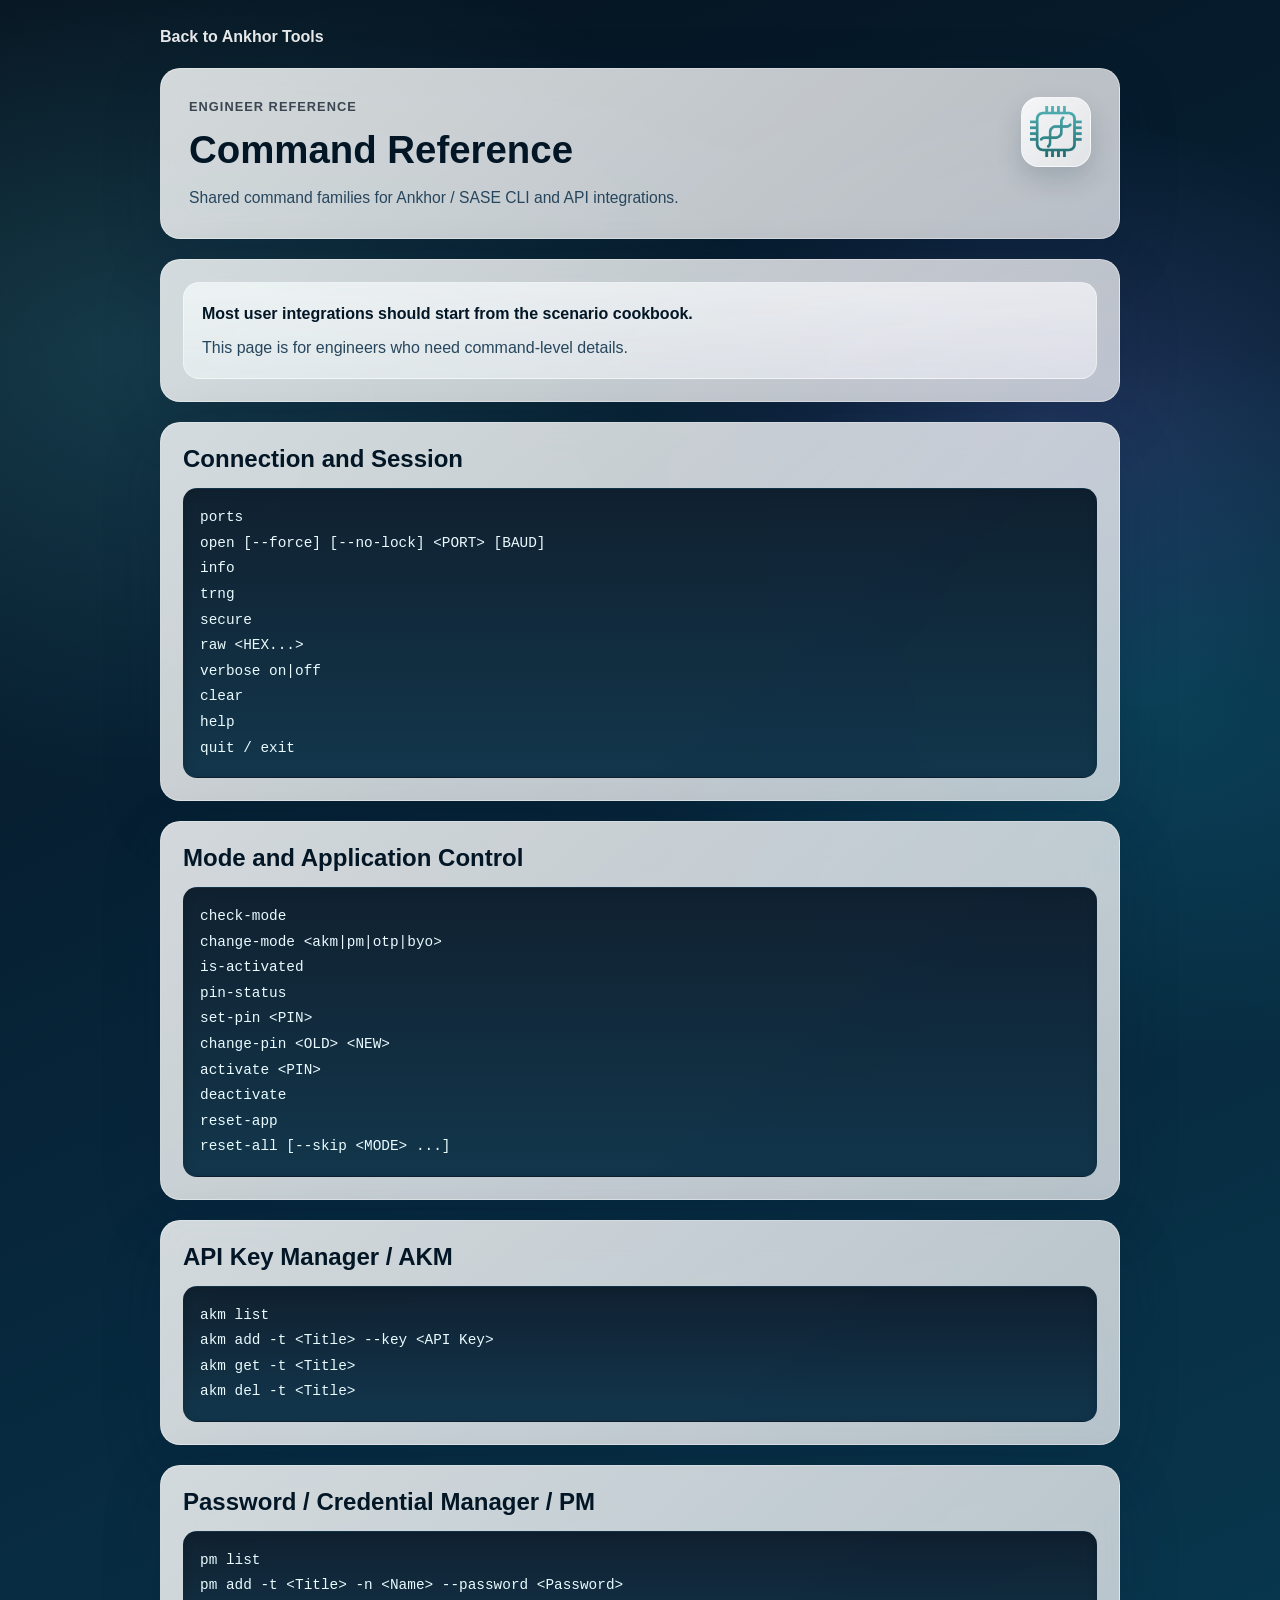
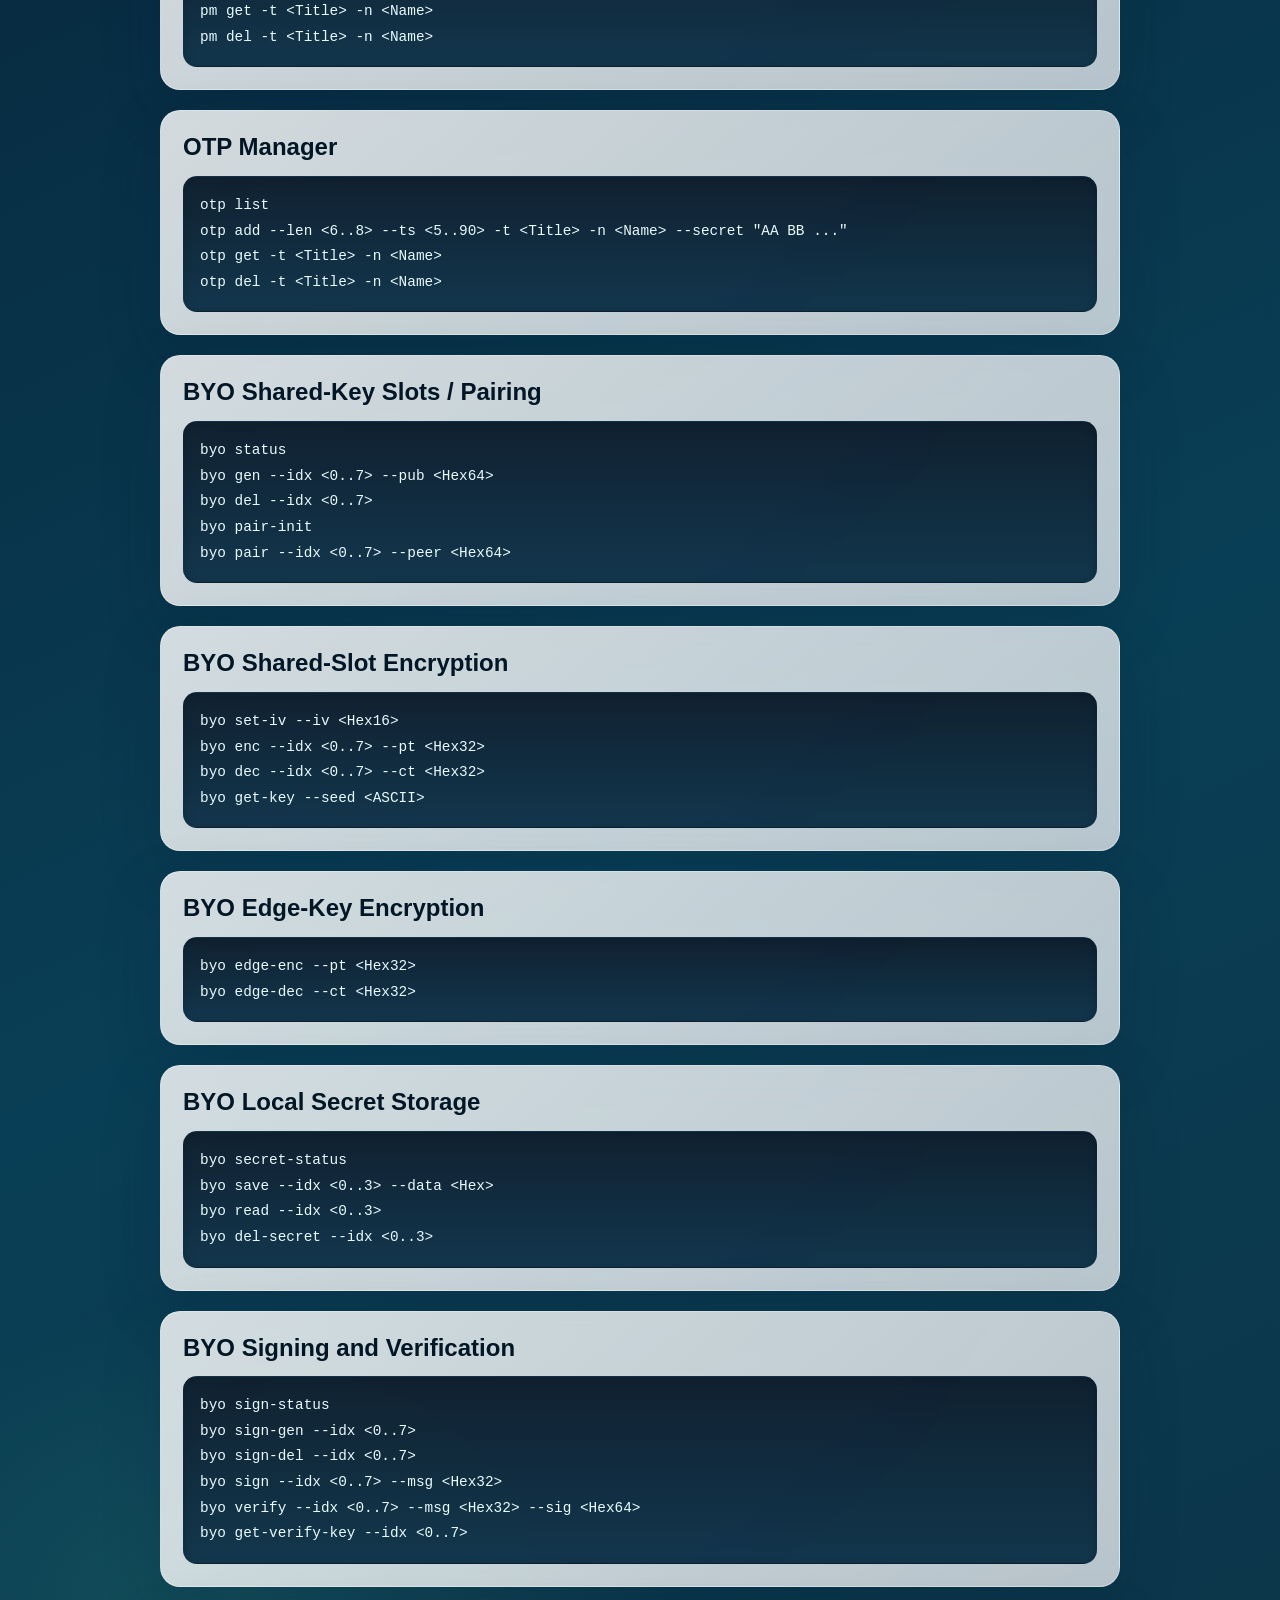
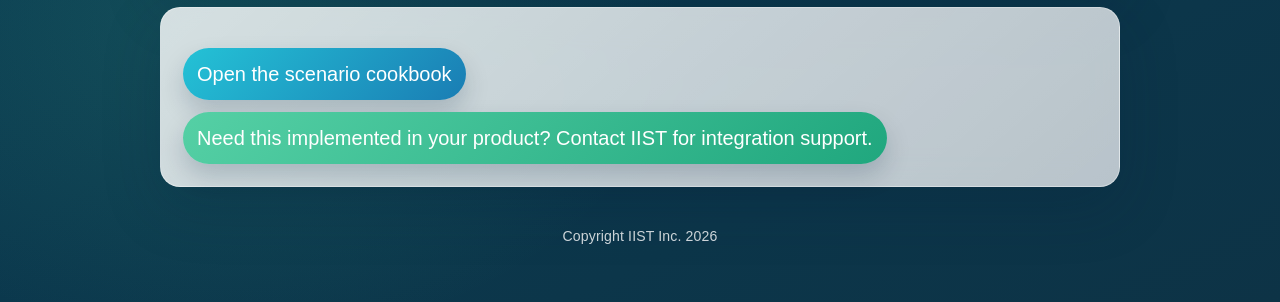
==== command-reference/index.html @ 1c0a8875 "Build Ankhor Tools guide site" ====
<!DOCTYPE html>
<html lang="en">
<head>
  <meta charset="UTF-8">
  <meta name="viewport" content="width=device-width, initial-scale=1.0">
  <title>Command Reference | Ankhor Tools</title>
  <meta
    name="description"
    content="Shared command families for Ankhor / SASE CLI and API integrations."
  >
  <link rel="stylesheet" href="../style.css">
</head>
<body>
  <div class="site-shell tool-page">
    <a class="back-link" href="../">Back to Ankhor Tools</a>

    <header class="site-header">
      <div class="brand-block">
        <p class="eyebrow">Engineer Reference</p>
        <h1>Command Reference</h1>
        <p class="subtitle">Shared command families for Ankhor / SASE CLI and API integrations.</p>
      </div>
      <div class="site-logo">
        <img src="../resources/logo.png" alt="Ankhor logo">
      </div>
    </header>

    <main>
      <section class="section">
        <div class="callout">
          <strong>Most user integrations should start from the scenario cookbook.</strong>
          <p>This page is for engineers who need command-level details.</p>
        </div>
      </section>

      <section class="section command-section">
        <h2>Connection and Session</h2>
        <pre><code>ports
open [--force] [--no-lock] &lt;PORT&gt; [BAUD]
info
trng
secure
raw &lt;HEX...&gt;
verbose on|off
clear
help
quit / exit</code></pre>
      </section>

      <section class="section command-section">
        <h2>Mode and Application Control</h2>
        <pre><code>check-mode
change-mode &lt;akm|pm|otp|byo&gt;
is-activated
pin-status
set-pin &lt;PIN&gt;
change-pin &lt;OLD&gt; &lt;NEW&gt;
activate &lt;PIN&gt;
deactivate
reset-app
reset-all [--skip &lt;MODE&gt; ...]</code></pre>
      </section>

      <section class="section command-section">
        <h2>API Key Manager / AKM</h2>
        <pre><code>akm list
akm add -t &lt;Title&gt; --key &lt;API Key&gt;
akm get -t &lt;Title&gt;
akm del -t &lt;Title&gt;</code></pre>
      </section>

      <section class="section command-section">
        <h2>Password / Credential Manager / PM</h2>
        <pre><code>pm list
pm add -t &lt;Title&gt; -n &lt;Name&gt; --password &lt;Password&gt;
pm get -t &lt;Title&gt; -n &lt;Name&gt;
pm del -t &lt;Title&gt; -n &lt;Name&gt;</code></pre>
      </section>

      <section class="section command-section">
        <h2>OTP Manager</h2>
        <pre><code>otp list
otp add --len &lt;6..8&gt; --ts &lt;5..90&gt; -t &lt;Title&gt; -n &lt;Name&gt; --secret "AA BB ..."
otp get -t &lt;Title&gt; -n &lt;Name&gt;
otp del -t &lt;Title&gt; -n &lt;Name&gt;</code></pre>
      </section>

      <section class="section command-section">
        <h2>BYO Shared-Key Slots / Pairing</h2>
        <pre><code>byo status
byo gen --idx &lt;0..7&gt; --pub &lt;Hex64&gt;
byo del --idx &lt;0..7&gt;
byo pair-init
byo pair --idx &lt;0..7&gt; --peer &lt;Hex64&gt;</code></pre>
      </section>

      <section class="section command-section">
        <h2>BYO Shared-Slot Encryption</h2>
        <pre><code>byo set-iv --iv &lt;Hex16&gt;
byo enc --idx &lt;0..7&gt; --pt &lt;Hex32&gt;
byo dec --idx &lt;0..7&gt; --ct &lt;Hex32&gt;
byo get-key --seed &lt;ASCII&gt;</code></pre>
      </section>

      <section class="section command-section">
        <h2>BYO Edge-Key Encryption</h2>
        <pre><code>byo edge-enc --pt &lt;Hex32&gt;
byo edge-dec --ct &lt;Hex32&gt;</code></pre>
      </section>

      <section class="section command-section">
        <h2>BYO Local Secret Storage</h2>
        <pre><code>byo secret-status
byo save --idx &lt;0..3&gt; --data &lt;Hex&gt;
byo read --idx &lt;0..3&gt;
byo del-secret --idx &lt;0..3&gt;</code></pre>
      </section>

      <section class="section command-section">
        <h2>BYO Signing and Verification</h2>
        <pre><code>byo sign-status
byo sign-gen --idx &lt;0..7&gt;
byo sign-del --idx &lt;0..7&gt;
byo sign --idx &lt;0..7&gt; --msg &lt;Hex32&gt;
byo verify --idx &lt;0..7&gt; --msg &lt;Hex32&gt; --sig &lt;Hex64&gt;
byo get-verify-key --idx &lt;0..7&gt;</code></pre>
      </section>

      <section class="section">
        <p class="section-cta">
          <a class="button-link" href="../scenarios/">Open the scenario cookbook</a>
          <a class="button-link secondary" href="../contact/">Need this implemented in your product? Contact IIST for integration support.</a>
        </p>
      </section>
    </main>

    <footer class="site-footer">
      <p>Copyright IIST Inc. 2026</p>
    </footer>
  </div>
</body>
</html>
---- style.css ----
:root {
  color-scheme: light;
  --ocean-900: #031d35;
  --ocean-800: #073b5a;
  --ocean-700: #0b5477;
  --ocean-600: #0f6c8e;
  --ocean-500: #1494b2;
  --ocean-400: #20b9cc;
  --ocean-300: #5ed7e3;
  --green-500: #1d8f68;
  --green-400: #4ed09a;
  --green-300: #9df0cf;
  --violet-300: #c8b6ff;
  --violet-400: #8a79f2;
  --panel: rgba(255, 255, 255, 0.7);
  --panel-strong: rgba(255, 255, 255, 0.8);
  --panel-muted: rgba(255, 255, 255, 0.46);
  --stroke: rgba(255, 255, 255, 0.34);
  --text: #021626;
  --text-soft: #27465d;
  --success-bg: rgba(232, 245, 238, 0.9);
  --success-text: #12603c;
  --shadow: 0 20px 60px rgba(3, 29, 53, 0.2);
  --radius-lg: 20px;
  --radius-md: 16px;
}

* {
  box-sizing: border-box;
}

html {
  font-size: 16px;
}

body {
  margin: 0;
  min-height: 100vh;
  background: radial-gradient(1200px 800px at 10% 10%, rgba(94, 215, 227, 0.18), transparent 55%),
    radial-gradient(720px 520px at 82% 12%, rgba(138, 121, 242, 0.2), transparent 58%),
    radial-gradient(780px 560px at 18% 92%, rgba(78, 208, 154, 0.14), transparent 58%),
    radial-gradient(900px 600px at 90% 20%, rgba(20, 148, 178, 0.24), transparent 60%),
    linear-gradient(155deg, #05111d 0%, #07263b 30%, #093f56 67%, #0d3346 100%);
  color: var(--text);
  font-family: "Manrope", "Segoe UI", "Helvetica Neue", Arial, sans-serif;
  line-height: 1.6;
}

a {
  color: inherit;
}

.site-shell {
  width: min(980px, calc(100% - 32px));
  margin: 0 auto;
  min-height: 100vh;
  padding: 24px 0 40px;
  display: flex;
  flex-direction: column;
}

main {
  flex: 1;
}

.site-header,
.section,
.tool-hero,
.tool-section {
  background:
    linear-gradient(140deg, rgba(255, 255, 255, 0.82), var(--panel)),
    linear-gradient(120deg, rgba(78, 208, 154, 0.06), rgba(138, 121, 242, 0.05));
  border: 1px solid var(--stroke);
  border-radius: var(--radius-lg);
  box-shadow: var(--shadow);
  backdrop-filter: blur(18px);
}

.site-header,
.tool-hero {
  padding: 28px;
}

.site-header {
  display: flex;
  align-items: flex-start;
  justify-content: space-between;
  gap: 20px;
}

.site-logo {
  flex-shrink: 0;
  width: 70px;
  height: 70px;
  display: inline-flex;
  align-items: center;
  justify-content: center;
  padding: 8px;
  border-radius: 18px;
  background: linear-gradient(135deg, rgba(255, 255, 255, 0.86), rgba(255, 255, 255, 0.56));
  border: 1px solid rgba(255, 255, 255, 0.56);
  box-shadow: 0 12px 26px rgba(3, 29, 53, 0.16);
}

.site-logo img {
  width: 100%;
  height: 100%;
  object-fit: contain;
}

.eyebrow {
  margin: 0 0 10px;
  color: #3b4652;
  font-size: 0.8rem;
  font-weight: 700;
  letter-spacing: 0.08em;
  text-transform: uppercase;
}

h1,
h2,
h3,
h4 {
  margin: 0;
  line-height: 1.2;
}

h1 {
  font-size: clamp(2rem, 3vw, 2.8rem);
}

h2 {
  font-size: 1.5rem;
}

h3 {
  font-size: 1.15rem;
}

h4 {
  font-size: 1.15rem;
}

.subtitle,
.section-heading p,
.tool-summary,
.tool-card p,
.tool-section p,
.tool-section li,
.site-footer,
.back-link {
  color: var(--text-soft);
}

.subtitle {
  max-width: 640px;
  margin: 12px 0 0;
  font-size: 0.98rem;
}

.section {
  margin-top: 20px;
  padding: 22px;
}

.section-heading {
  margin-bottom: 16px;
}

.section-heading p,
.tool-summary,
.tool-section p {
  margin: 10px 0 0;
}

.compat-list {
  display: flex;
  flex-wrap: wrap;
  gap: 12px;
}

.compat-item {
  display: inline-flex;
  align-items: center;
  padding: 10px 14px;
  border: 1px solid rgba(255, 255, 255, 0.52);
  border-radius: 999px;
  background: linear-gradient(180deg, rgba(255, 255, 255, 0.82), rgba(224, 231, 238, 0.72));
  color: var(--ocean-800);
  font-weight: 600;
  box-shadow: 0 10px 22px rgba(7, 59, 90, 0.12);
}

.tool-grid {
  display: grid;
  grid-template-columns: repeat(2, minmax(0, 1fr));
  gap: 16px;
}

.tool-card {
  display: flex;
  flex-direction: column;
  gap: 14px;
  min-height: 190px;
  padding: 20px;
  background:
    linear-gradient(180deg, rgba(255, 255, 255, 0.62), rgba(255, 255, 255, 0.42)),
    linear-gradient(135deg, rgba(94, 215, 227, 0.08), rgba(138, 121, 242, 0.07));
  border: 1px solid rgba(255, 255, 255, 0.38);
  border-radius: var(--radius-md);
  text-decoration: none;
  transition: border-color 0.15s ease, transform 0.15s ease, box-shadow 0.15s ease;
}

.tool-card:nth-child(1) {
  background:
    linear-gradient(180deg, rgba(255, 255, 255, 0.68), rgba(255, 255, 255, 0.46)),
    linear-gradient(135deg, rgba(94, 215, 227, 0.14), rgba(78, 208, 154, 0.09));
}

.tool-card:nth-child(2) {
  background:
    linear-gradient(180deg, rgba(255, 255, 255, 0.68), rgba(255, 255, 255, 0.46)),
    linear-gradient(135deg, rgba(138, 121, 242, 0.16), rgba(94, 215, 227, 0.09));
}

.tool-card:nth-child(3) {
  background:
    linear-gradient(180deg, rgba(255, 255, 255, 0.68), rgba(255, 255, 255, 0.46)),
    linear-gradient(135deg, rgba(78, 208, 154, 0.16), rgba(20, 148, 178, 0.1));
}

.tool-card-header {
  display: flex;
  align-items: flex-start;
  justify-content: space-between;
  gap: 12px;
}

.tool-card p {
  margin: 0;
}

.tool-card.is-active:hover,
.tool-card.is-active:focus-visible {
  border-color: rgba(155, 140, 255, 0.9);
  box-shadow: 0 16px 34px rgba(3, 29, 53, 0.22);
  transform: translateY(-2px);
}

.tool-link {
  margin-top: auto;
  color: #36414c;
  font-weight: 700;
}

.menu-grid {
  grid-template-columns: repeat(2, minmax(0, 1fr));
}

.menu-group-list {
  display: grid;
  gap: 20px;
}

.menu-category {
  padding: 18px;
  border: 1px solid rgba(255, 255, 255, 0.36);
  border-radius: var(--radius-md);
  background: rgba(255, 255, 255, 0.2);
}

.menu-category-heading {
  margin-bottom: 14px;
}

.menu-category-heading h3 {
  color: var(--ocean-900);
  font-size: 1.08rem;
  font-weight: 700;
}

.menu-card {
  min-height: 230px;
}

.menu-card .tool-card-header {
  justify-content: flex-start;
}

.menu-number {
  display: inline-flex;
  align-items: center;
  justify-content: center;
  flex: 0 0 auto;
  width: 34px;
  height: 34px;
  border-radius: 12px;
  background: rgba(255, 255, 255, 0.72);
  color: var(--ocean-800);
  font-size: 0.8rem;
  font-weight: 800;
  box-shadow: inset 0 1px 8px rgba(3, 29, 53, 0.08);
}

.hero-visual {
  margin: 0 0 20px;
}

.hero-visual img,
.visual-card img {
  display: block;
  width: 100%;
  height: auto;
  border-radius: var(--radius-md);
  border: 1px solid rgba(255, 255, 255, 0.52);
  box-shadow: 0 16px 34px rgba(3, 29, 53, 0.15);
}

.visual-grid,
.mini-card-grid {
  display: grid;
  grid-template-columns: repeat(2, minmax(0, 1fr));
  gap: 16px;
}

.visual-card,
.mini-card,
.scenario-card,
.callout,
.status-banner {
  background:
    linear-gradient(180deg, rgba(255, 255, 255, 0.66), rgba(255, 255, 255, 0.48)),
    linear-gradient(135deg, rgba(94, 215, 227, 0.08), rgba(138, 121, 242, 0.06));
  border: 1px solid rgba(255, 255, 255, 0.42);
  border-radius: var(--radius-md);
}

.visual-card,
.mini-card,
.callout,
.status-banner {
  padding: 18px;
}

.visual-card h3,
.mini-card h3 {
  margin-top: 14px;
}

.visual-card p,
.mini-card p,
.callout p,
.status-banner p {
  margin: 8px 0 0;
  color: var(--text-soft);
}

.scenario-list {
  display: grid;
  gap: 12px;
}

.scenario-card {
  overflow: hidden;
}

.scenario-card summary {
  display: flex;
  align-items: center;
  gap: 12px;
  padding: 16px 18px;
  color: var(--text);
  cursor: pointer;
  font-size: 1.05rem;
  font-weight: 600;
  line-height: 1.35;
  list-style: none;
}

.scenario-card summary::-webkit-details-marker {
  display: none;
}

.scenario-card summary::after {
  content: "+";
  margin-left: auto;
  color: var(--ocean-700);
  font-size: 1.25rem;
  line-height: 1;
}

.scenario-card[open] summary::after {
  content: "-";
}

.scenario-details {
  display: grid;
  grid-template-columns: minmax(140px, 0.34fr) 1fr;
  gap: 12px 18px;
  margin: 0;
  padding: 0 18px 18px;
  border-top: 1px solid rgba(3, 29, 53, 0.08);
}

.scenario-details dt {
  color: var(--ocean-800);
  font-size: 0.96rem;
  font-weight: 600;
}

.scenario-details dd {
  margin: 0;
  color: #17354c;
  font-size: 0.98rem;
  line-height: 1.68;
}

.scenario-details dd p {
  font-size: inherit;
  line-height: inherit;
  color: inherit;
}

pre {
  margin: 14px 0 0;
  padding: 16px;
  overflow-x: auto;
  border: 1px solid rgba(3, 29, 53, 0.12);
  border-radius: 14px;
  background:
    linear-gradient(180deg, rgba(4, 22, 38, 0.94), rgba(7, 45, 68, 0.94));
  color: #e9fbff;
  box-shadow: inset 0 1px 10px rgba(0, 0, 0, 0.18);
}

pre code {
  color: inherit;
  font-size: 0.9rem;
  line-height: 1.55;
  white-space: pre;
}

.scenario-details pre {
  margin: 0;
}

.scenario-details pre code {
  font-size: 0.95rem;
  line-height: 1.6;
}

.table-wrap {
  overflow-x: auto;
}

table {
  width: 100%;
  border-collapse: collapse;
  overflow: hidden;
  border-radius: 14px;
  background: rgba(255, 255, 255, 0.64);
}

th,
td {
  padding: 12px 14px;
  border-bottom: 1px solid rgba(3, 29, 53, 0.1);
  text-align: left;
  vertical-align: top;
}

th {
  background: rgba(255, 255, 255, 0.72);
  color: var(--ocean-800);
  font-weight: 800;
}

tr:last-child td {
  border-bottom: 0;
}

.tag-list {
  display: flex;
  flex-wrap: wrap;
  gap: 10px;
}

.tag {
  display: inline-flex;
  align-items: center;
  width: fit-content;
  padding: 6px 10px;
  border: 1px solid rgba(255, 255, 255, 0.56);
  border-radius: 999px;
  background: rgba(255, 255, 255, 0.62);
  color: var(--ocean-800);
  font-size: 1.07rem;
  font-weight: 800;
}

.section-cta {
  display: flex;
  flex-wrap: wrap;
  gap: 12px;
  margin: 18px 0 0;
}

.button-link {
  display: inline-flex;
  align-items: center;
  justify-content: center;
  padding: 10px 14px;
  border-radius: 999px;
  background: linear-gradient(135deg, #24c2d6, #1a7db4);
  color: white;
  font-size: 1.25rem;
  font-weight: 400;
  text-decoration: none;
  box-shadow: 0 12px 24px rgba(3, 29, 53, 0.18);
}

.button-link.secondary {
  background: linear-gradient(135deg, #55d0a5, #20a77e);
}

.button-link:hover,
.button-link:focus-visible {
  transform: translateY(-1px);
}

.command-section h2 {
  margin-bottom: 10px;
}

.disabled-card {
  opacity: 0.82;
}

.site-footer {
  margin-top: auto;
  padding: 24px 6px 0;
  font-size: 0.88rem;
  text-align: center;
  color: rgba(255, 255, 255, 0.82);
  letter-spacing: 0.01em;
}

.tool-page {
  width: min(960px, calc(100% - 32px));
}

.back-link {
  display: inline-block;
  margin-bottom: 18px;
  text-decoration: none;
  font-weight: 600;
  color: rgba(255, 255, 255, 0.9);
}

.back-link:hover,
.back-link:focus-visible {
  color: #ffffff;
  text-decoration: underline;
}

.tool-status-row {
  display: flex;
  flex-wrap: wrap;
  gap: 10px;
  margin-top: 18px;
}

.tool-layout {
  display: grid;
  grid-template-columns: repeat(auto-fit, minmax(240px, 1fr));
  gap: 18px;
  margin-top: 28px;
}

.tool-section {
  padding: 24px;
}

.tool-section ul {
  margin: 12px 0 0;
  padding-left: 20px;
}

code {
  font-family: "SFMono-Regular", Consolas, "Liberation Mono", monospace;
  font-size: 0.92em;
}

@media (max-width: 640px) {
  .site-shell {
    width: min(100% - 16px, 980px);
    padding-top: 12px;
    padding-bottom: 24px;
  }

  .site-header,
  .section,
  .tool-hero,
  .tool-section {
    border-radius: 16px;
  }

  .site-header,
  .tool-hero,
  .section,
  .tool-section {
    padding: 18px;
  }

  .site-header {
    gap: 14px;
  }

  .site-logo {
    width: 58px;
    height: 58px;
    padding: 7px;
    border-radius: 16px;
  }

  .tool-card {
    min-height: 0;
  }

  .tool-grid,
  .menu-grid,
  .visual-grid,
  .mini-card-grid {
    grid-template-columns: 1fr;
  }

  .scenario-card summary {
    align-items: flex-start;
  }

  .scenario-details {
    grid-template-columns: 1fr;
    gap: 6px;
  }
}
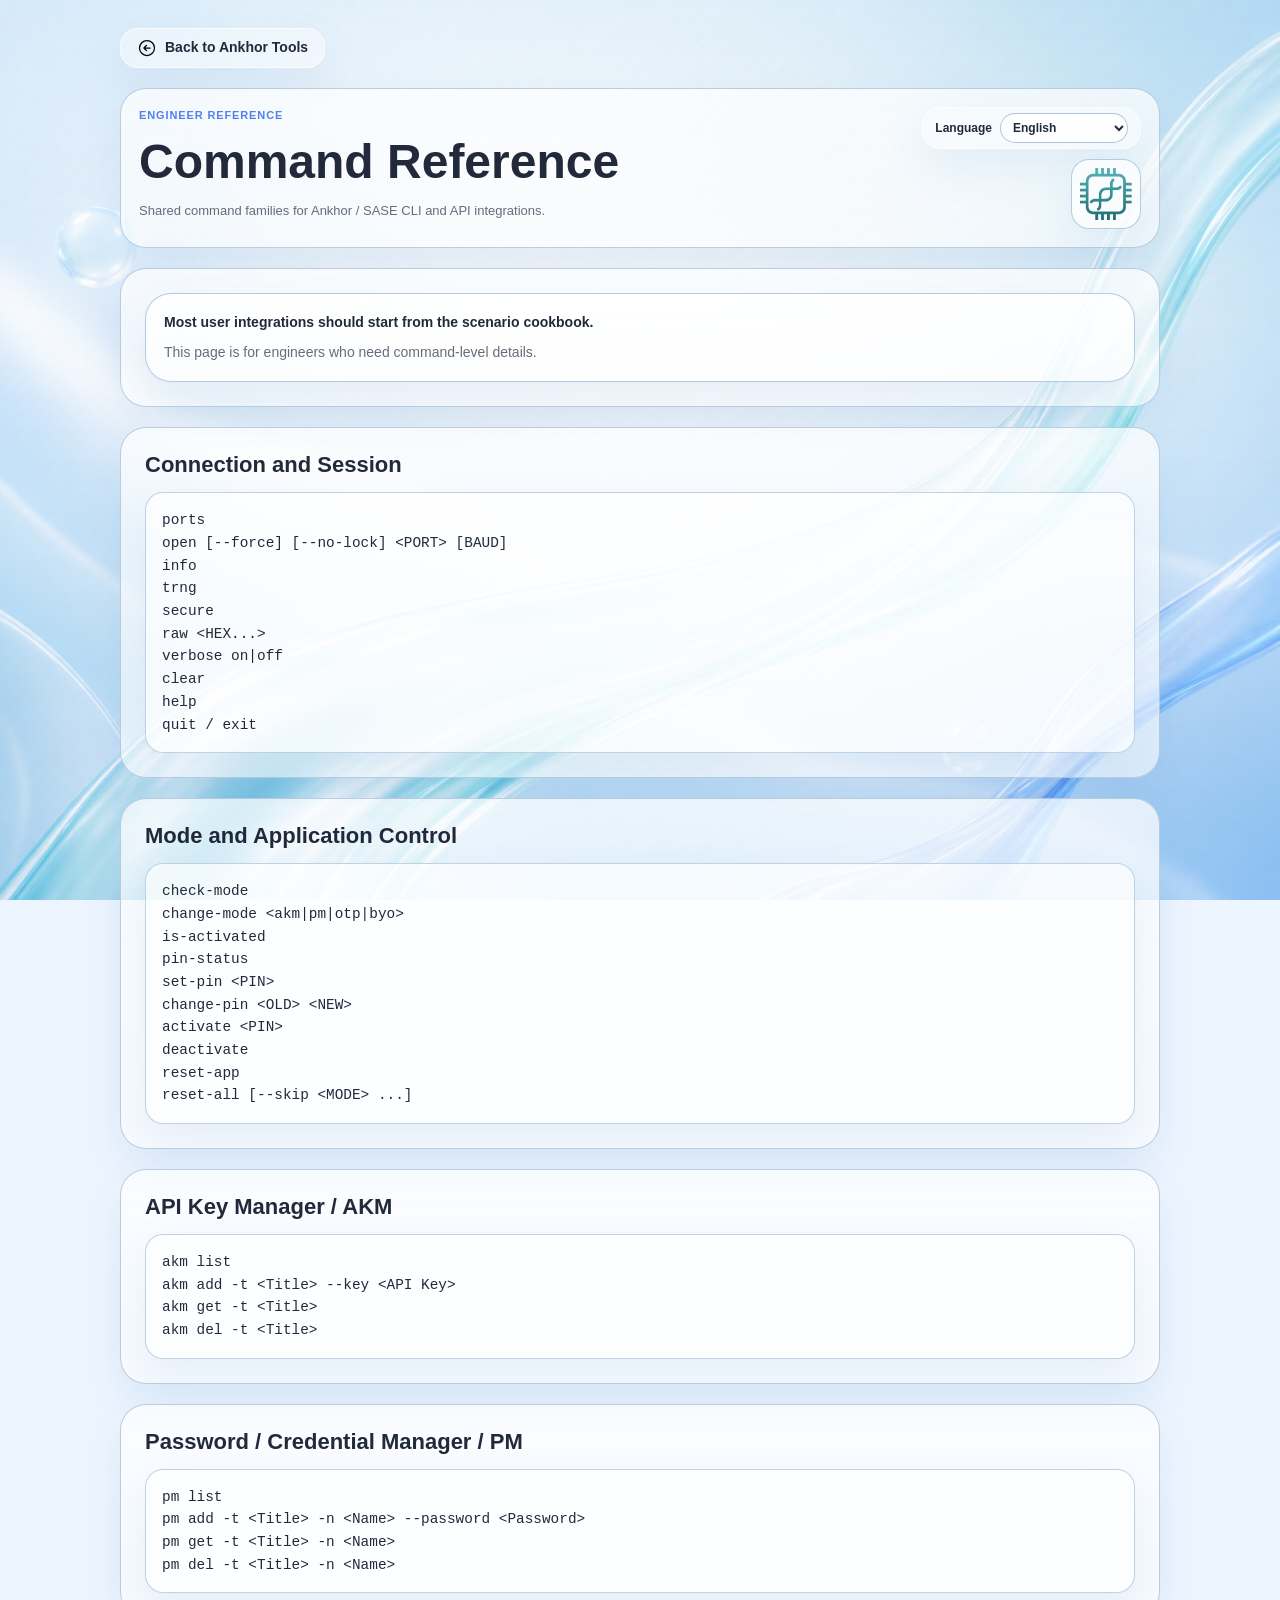
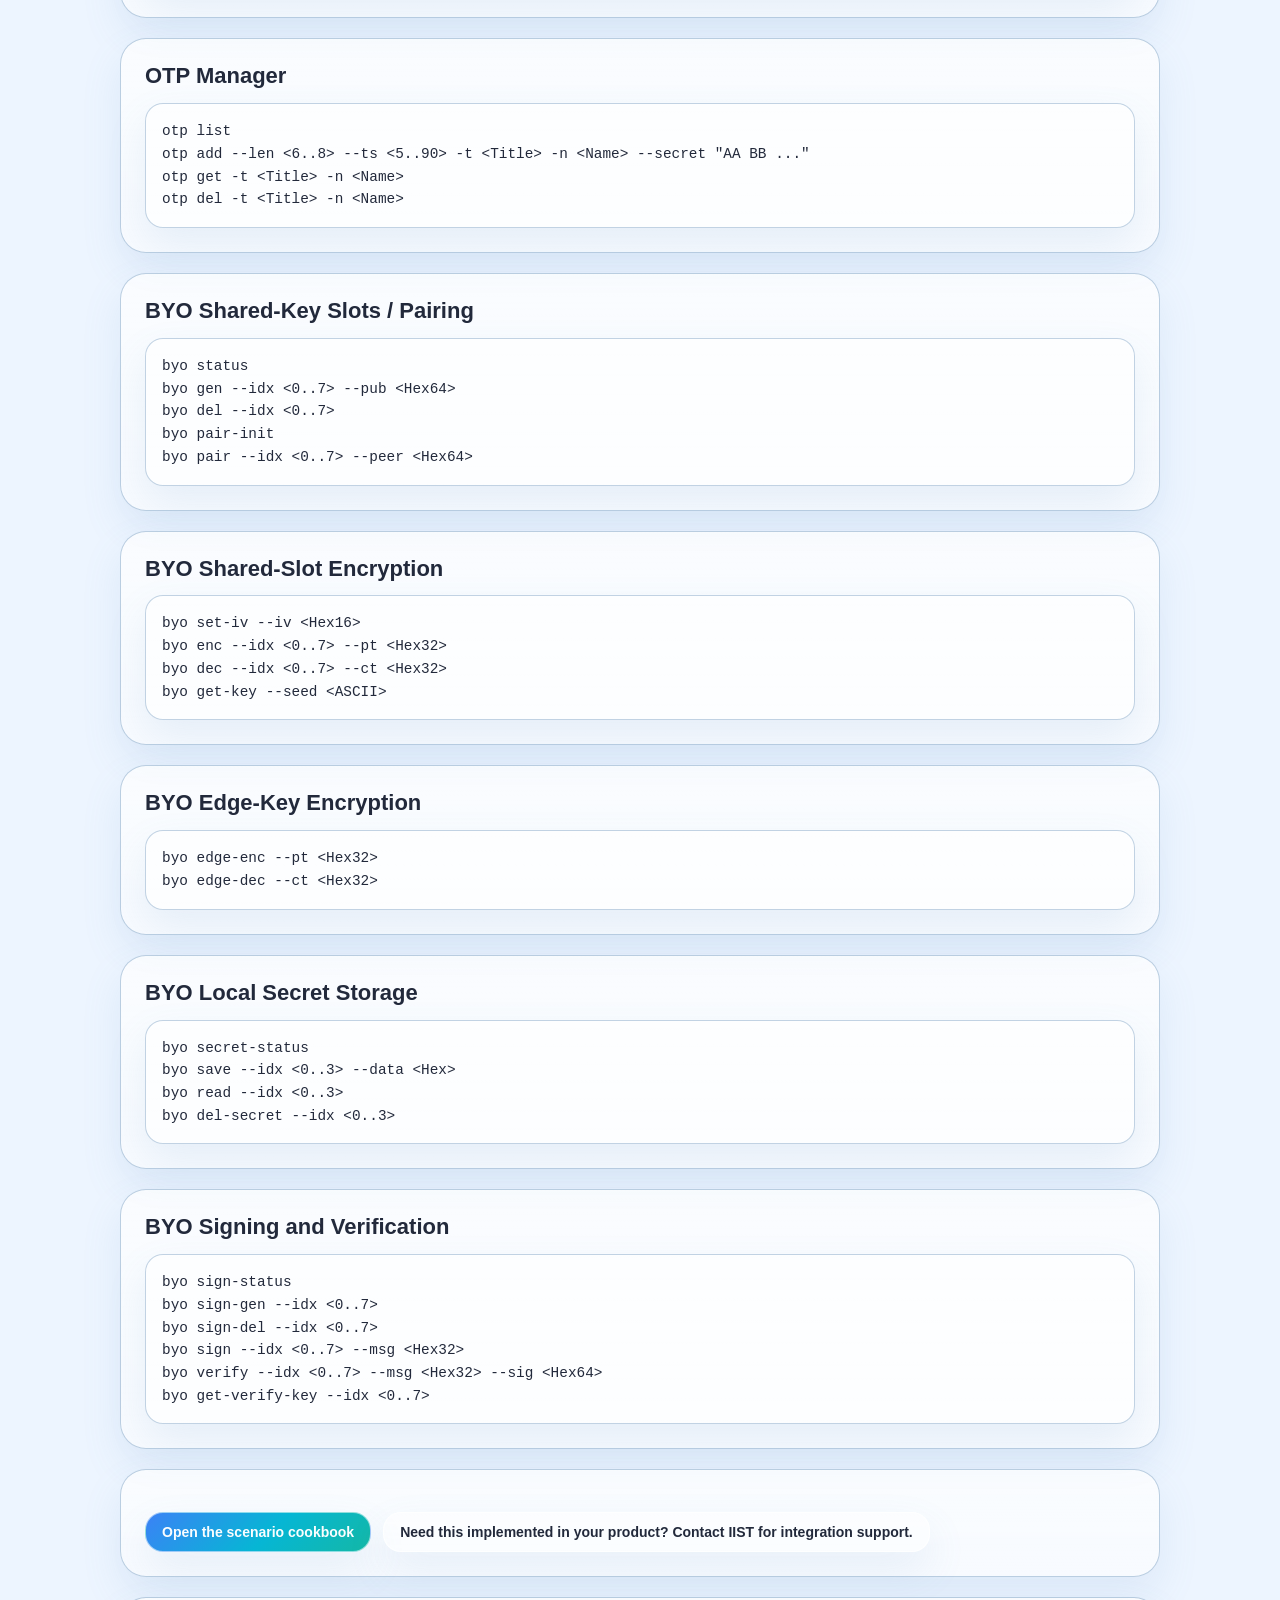
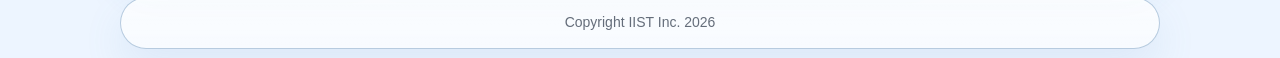
==== commit 2bd91a09: "Add multilingual UI toolkit styling to Ankhor tools" ====
--- a/command-reference/index.html
+++ b/command-reference/index.html
@@ -138,5 +138,6 @@
       <p>Copyright IIST Inc. 2026</p>
     </footer>
   </div>
+  <script src="../resources/i18n.js"></script>
 </body>
 </html>
--- a/style.css
+++ b/style.css
@@ -1,49 +1,18 @@
+@import url("resources/liquid-glass.css");
+
 :root {
   color-scheme: light;
-  --ocean-900: #031d35;
-  --ocean-800: #073b5a;
-  --ocean-700: #0b5477;
-  --ocean-600: #0f6c8e;
-  --ocean-500: #1494b2;
-  --ocean-400: #20b9cc;
-  --ocean-300: #5ed7e3;
-  --green-500: #1d8f68;
-  --green-400: #4ed09a;
-  --green-300: #9df0cf;
-  --violet-300: #c8b6ff;
-  --violet-400: #8a79f2;
-  --panel: rgba(255, 255, 255, 0.7);
-  --panel-strong: rgba(255, 255, 255, 0.8);
-  --panel-muted: rgba(255, 255, 255, 0.46);
-  --stroke: rgba(255, 255, 255, 0.34);
-  --text: #021626;
-  --text-soft: #27465d;
-  --success-bg: rgba(232, 245, 238, 0.9);
-  --success-text: #12603c;
-  --shadow: 0 20px 60px rgba(3, 29, 53, 0.2);
-  --radius-lg: 20px;
-  --radius-md: 16px;
-}
-
-* {
-  box-sizing: border-box;
-}
-
-html {
-  font-size: 16px;
+  --ankhor-max-width: 1080px;
 }
 
 body {
-  margin: 0;
-  min-height: 100vh;
-  background: radial-gradient(1200px 800px at 10% 10%, rgba(94, 215, 227, 0.18), transparent 55%),
-    radial-gradient(720px 520px at 82% 12%, rgba(138, 121, 242, 0.2), transparent 58%),
-    radial-gradient(780px 560px at 18% 92%, rgba(78, 208, 154, 0.14), transparent 58%),
-    radial-gradient(900px 600px at 90% 20%, rgba(20, 148, 178, 0.24), transparent 60%),
-    linear-gradient(155deg, #05111d 0%, #07263b 30%, #093f56 67%, #0d3346 100%);
-  color: var(--text);
-  font-family: "Manrope", "Segoe UI", "Helvetica Neue", Arial, sans-serif;
-  line-height: 1.6;
+  display: block;
+  line-height: 1.55;
+}
+
+body::after {
+  content: none;
+  display: none;
 }
 
 a {
@@ -51,55 +20,114 @@
 }
 
 .site-shell {
-  width: min(980px, calc(100% - 32px));
+  width: min(var(--ankhor-max-width), 100%);
+  min-height: calc(100vh - (var(--lg-shell-margin) * 2) - 36px);
   margin: 0 auto;
-  min-height: 100vh;
-  padding: 24px 0 40px;
+  padding: 0;
   display: flex;
   flex-direction: column;
+  gap: 20px;
+  background: transparent;
+  border-radius: 0;
+  box-shadow: none;
+}
+
+.tool-page {
+  width: min(1040px, 100%);
 }
 
 main {
   flex: 1;
+  display: flex;
+  flex-direction: column;
+  gap: 20px;
 }
 
 .site-header,
 .section,
 .tool-hero,
 .tool-section {
-  background:
-    linear-gradient(140deg, rgba(255, 255, 255, 0.82), var(--panel)),
-    linear-gradient(120deg, rgba(78, 208, 154, 0.06), rgba(138, 121, 242, 0.05));
-  border: 1px solid var(--stroke);
-  border-radius: var(--radius-lg);
-  box-shadow: var(--shadow);
-  backdrop-filter: blur(18px);
+  background: linear-gradient(180deg, var(--lg-panel-top), var(--lg-panel-bottom));
+  border: 1px solid var(--lg-panel-border);
+  border-radius: var(--lg-radius-lg);
+  box-shadow: var(--lg-shadow);
 }
 
 .site-header,
 .tool-hero {
-  padding: 28px;
+  padding: 18px;
 }
 
 .site-header {
   display: flex;
   align-items: flex-start;
   justify-content: space-between;
-  gap: 20px;
+  gap: 18px;
+}
+
+.brand-block,
+.section-heading,
+.tool-section,
+.callout,
+.status-banner,
+.mini-card,
+.visual-card,
+.scenario-card,
+.tool-card {
+  min-width: 0;
+}
+
+.brand-block {
+  display: flex;
+  flex-direction: column;
+  gap: 10px;
+}
+
+.language-logo-stack {
+  flex: 0 0 auto;
+  display: inline-flex;
+  flex-direction: column;
+  align-items: flex-end;
+  gap: 10px;
+}
+
+.language-control {
+  display: inline-flex;
+  align-items: center;
+  gap: 8px;
+  min-height: 40px;
+  padding: 5px 12px;
+  border: 1px solid rgba(255, 255, 255, 0.54);
+  border-radius: var(--lg-radius-md);
+  background: rgba(255, 255, 255, 0.3);
+  color: var(--lg-text-primary);
+  font-size: 12px;
+  font-weight: 600;
+  box-shadow: var(--lg-shadow);
+}
+
+.language-control select {
+  min-width: 128px;
+  min-height: 30px;
+  border: 1px solid var(--lg-control-border);
+  border-radius: var(--lg-radius-md);
+  background: linear-gradient(180deg, var(--lg-control-top), var(--lg-control-bottom));
+  color: var(--lg-text-primary);
+  padding: 5px 8px;
+  font: inherit;
 }
 
 .site-logo {
-  flex-shrink: 0;
   width: 70px;
   height: 70px;
   display: inline-flex;
   align-items: center;
   justify-content: center;
   padding: 8px;
-  border-radius: 18px;
-  background: linear-gradient(135deg, rgba(255, 255, 255, 0.86), rgba(255, 255, 255, 0.56));
-  border: 1px solid rgba(255, 255, 255, 0.56);
-  box-shadow: 0 12px 26px rgba(3, 29, 53, 0.16);
+  border-radius: var(--lg-radius-md);
+  background: linear-gradient(180deg, var(--lg-elevated-top), var(--lg-elevated-bottom));
+  border: 1px solid var(--lg-elevated-border);
+  box-shadow: var(--lg-shadow);
 }
 
 .site-logo img {
@@ -109,9 +137,9 @@
 }
 
 .eyebrow {
-  margin: 0 0 10px;
-  color: #3b4652;
-  font-size: 0.8rem;
+  margin: 0;
+  color: rgba(37, 99, 235, 0.8);
+  font-size: 11px;
   font-weight: 700;
   letter-spacing: 0.08em;
   text-transform: uppercase;
@@ -122,23 +150,24 @@
 h3,
 h4 {
   margin: 0;
-  line-height: 1.2;
+  color: var(--lg-text-primary);
+  line-height: 1.18;
 }
 
 h1 {
-  font-size: clamp(2rem, 3vw, 2.8rem);
+  font-size: clamp(2rem, 4vw, 3rem);
+  font-weight: 700;
 }
 
 h2 {
-  font-size: 1.5rem;
-}
-
-h3 {
-  font-size: 1.15rem;
-}
-
+  font-size: 22px;
+  font-weight: 700;
+}
+
+h3,
 h4 {
-  font-size: 1.15rem;
+  font-size: 17px;
+  font-weight: 700;
 }
 
 .subtitle,
@@ -148,23 +177,27 @@
 .tool-section p,
 .tool-section li,
 .site-footer,
-.back-link {
-  color: var(--text-soft);
+.back-link,
+.visual-card p,
+.mini-card p,
+.callout p,
+.status-banner p {
+  color: var(--lg-text-secondary);
 }
 
 .subtitle {
-  max-width: 640px;
-  margin: 12px 0 0;
-  font-size: 0.98rem;
+  max-width: 720px;
+  margin: 0;
+  font-size: 13px;
+  font-weight: 500;
 }
 
 .section {
-  margin-top: 20px;
-  padding: 22px;
+  padding: 24px;
 }
 
 .section-heading {
-  margin-bottom: 16px;
+  margin-bottom: 18px;
 }
 
 .section-heading p,
@@ -173,119 +206,79 @@
   margin: 10px 0 0;
 }
 
-.compat-list {
-  display: flex;
-  flex-wrap: wrap;
-  gap: 12px;
-}
-
-.compat-item {
-  display: inline-flex;
-  align-items: center;
-  padding: 10px 14px;
-  border: 1px solid rgba(255, 255, 255, 0.52);
-  border-radius: 999px;
-  background: linear-gradient(180deg, rgba(255, 255, 255, 0.82), rgba(224, 231, 238, 0.72));
-  color: var(--ocean-800);
-  font-weight: 600;
-  box-shadow: 0 10px 22px rgba(7, 59, 90, 0.12);
-}
-
-.tool-grid {
+.tool-grid,
+.menu-grid,
+.visual-grid,
+.mini-card-grid {
   display: grid;
   grid-template-columns: repeat(2, minmax(0, 1fr));
   gap: 16px;
 }
 
+.menu-group-list,
+.scenario-list {
+  display: grid;
+  gap: 16px;
+}
+
+.menu-category {
+  padding: 18px;
+  background: linear-gradient(180deg, var(--lg-elevated-top), var(--lg-elevated-bottom));
+  border: 1px solid var(--lg-elevated-border);
+  border-radius: var(--lg-radius-lg);
+  box-shadow: var(--lg-shadow);
+}
+
+.menu-category-heading {
+  margin-bottom: 14px;
+}
+
+.tool-card,
+.visual-card,
+.mini-card,
+.scenario-card,
+.callout,
+.status-banner {
+  background: linear-gradient(180deg, var(--lg-elevated-top), var(--lg-elevated-bottom));
+  border: 1px solid var(--lg-elevated-border);
+  border-radius: var(--lg-radius-lg);
+  box-shadow: var(--lg-shadow);
+}
+
 .tool-card {
   display: flex;
   flex-direction: column;
   gap: 14px;
-  min-height: 190px;
-  padding: 20px;
-  background:
-    linear-gradient(180deg, rgba(255, 255, 255, 0.62), rgba(255, 255, 255, 0.42)),
-    linear-gradient(135deg, rgba(94, 215, 227, 0.08), rgba(138, 121, 242, 0.07));
-  border: 1px solid rgba(255, 255, 255, 0.38);
-  border-radius: var(--radius-md);
+  min-height: 218px;
+  padding: 18px;
   text-decoration: none;
-  transition: border-color 0.15s ease, transform 0.15s ease, box-shadow 0.15s ease;
-}
-
-.tool-card:nth-child(1) {
-  background:
-    linear-gradient(180deg, rgba(255, 255, 255, 0.68), rgba(255, 255, 255, 0.46)),
-    linear-gradient(135deg, rgba(94, 215, 227, 0.14), rgba(78, 208, 154, 0.09));
-}
-
-.tool-card:nth-child(2) {
-  background:
-    linear-gradient(180deg, rgba(255, 255, 255, 0.68), rgba(255, 255, 255, 0.46)),
-    linear-gradient(135deg, rgba(138, 121, 242, 0.16), rgba(94, 215, 227, 0.09));
-}
-
-.tool-card:nth-child(3) {
-  background:
-    linear-gradient(180deg, rgba(255, 255, 255, 0.68), rgba(255, 255, 255, 0.46)),
-    linear-gradient(135deg, rgba(78, 208, 154, 0.16), rgba(20, 148, 178, 0.1));
-}
-
-.tool-card-header {
-  display: flex;
-  align-items: flex-start;
-  justify-content: space-between;
-  gap: 12px;
-}
-
-.tool-card p {
-  margin: 0;
+  transition:
+    background-color 140ms ease,
+    border-color 140ms ease,
+    transform 140ms ease;
 }
 
 .tool-card.is-active:hover,
 .tool-card.is-active:focus-visible {
-  border-color: rgba(155, 140, 255, 0.9);
-  box-shadow: 0 16px 34px rgba(3, 29, 53, 0.22);
-  transform: translateY(-2px);
+  border-color: var(--lg-control-border-hover);
+  background: rgba(255, 255, 255, 0.86);
+  transform: translateY(-1px);
+}
+
+.tool-card-header {
+  display: flex;
+  align-items: flex-start;
+  gap: 12px;
+}
+
+.tool-card p {
+  margin: 0;
 }
 
 .tool-link {
   margin-top: auto;
-  color: #36414c;
-  font-weight: 700;
-}
-
-.menu-grid {
-  grid-template-columns: repeat(2, minmax(0, 1fr));
-}
-
-.menu-group-list {
-  display: grid;
-  gap: 20px;
-}
-
-.menu-category {
-  padding: 18px;
-  border: 1px solid rgba(255, 255, 255, 0.36);
-  border-radius: var(--radius-md);
-  background: rgba(255, 255, 255, 0.2);
-}
-
-.menu-category-heading {
-  margin-bottom: 14px;
-}
-
-.menu-category-heading h3 {
-  color: var(--ocean-900);
-  font-size: 1.08rem;
-  font-weight: 700;
-}
-
-.menu-card {
-  min-height: 230px;
-}
-
-.menu-card .tool-card-header {
-  justify-content: flex-start;
+  color: rgba(37, 99, 235, 0.88);
+  font-weight: 700;
 }
 
 .menu-number {
@@ -295,12 +288,12 @@
   flex: 0 0 auto;
   width: 34px;
   height: 34px;
-  border-radius: 12px;
-  background: rgba(255, 255, 255, 0.72);
-  color: var(--ocean-800);
+  border-radius: var(--lg-radius-sm);
+  background: linear-gradient(135deg, rgba(56, 189, 248, 0.2), rgba(37, 99, 235, 0.18));
+  border: 1px solid rgba(56, 189, 248, 0.5);
+  color: var(--lg-text-primary);
   font-size: 0.8rem;
   font-weight: 800;
-  box-shadow: inset 0 1px 8px rgba(3, 29, 53, 0.08);
 }
 
 .hero-visual {
@@ -312,28 +305,9 @@
   display: block;
   width: 100%;
   height: auto;
-  border-radius: var(--radius-md);
-  border: 1px solid rgba(255, 255, 255, 0.52);
-  box-shadow: 0 16px 34px rgba(3, 29, 53, 0.15);
-}
-
-.visual-grid,
-.mini-card-grid {
-  display: grid;
-  grid-template-columns: repeat(2, minmax(0, 1fr));
-  gap: 16px;
-}
-
-.visual-card,
-.mini-card,
-.scenario-card,
-.callout,
-.status-banner {
-  background:
-    linear-gradient(180deg, rgba(255, 255, 255, 0.66), rgba(255, 255, 255, 0.48)),
-    linear-gradient(135deg, rgba(94, 215, 227, 0.08), rgba(138, 121, 242, 0.06));
-  border: 1px solid rgba(255, 255, 255, 0.42);
-  border-radius: var(--radius-md);
+  border-radius: var(--lg-radius-md);
+  border: 1px solid var(--lg-elevated-border);
+  box-shadow: var(--lg-shadow);
 }
 
 .visual-card,
@@ -343,9 +317,15 @@
   padding: 18px;
 }
 
+.visual-card {
+  display: flex;
+  flex-direction: column;
+  gap: 12px;
+}
+
 .visual-card h3,
 .mini-card h3 {
-  margin-top: 14px;
+  margin: 0;
 }
 
 .visual-card p,
@@ -353,12 +333,6 @@
 .callout p,
 .status-banner p {
   margin: 8px 0 0;
-  color: var(--text-soft);
-}
-
-.scenario-list {
-  display: grid;
-  gap: 12px;
 }
 
 .scenario-card {
@@ -370,10 +344,10 @@
   align-items: center;
   gap: 12px;
   padding: 16px 18px;
-  color: var(--text);
+  color: var(--lg-text-primary);
   cursor: pointer;
   font-size: 1.05rem;
-  font-weight: 600;
+  font-weight: 700;
   line-height: 1.35;
   list-style: none;
 }
@@ -385,8 +359,8 @@
 .scenario-card summary::after {
   content: "+";
   margin-left: auto;
-  color: var(--ocean-700);
-  font-size: 1.25rem;
+  color: rgba(37, 99, 235, 0.88);
+  font-size: 1.35rem;
   line-height: 1;
 }
 
@@ -399,39 +373,30 @@
   grid-template-columns: minmax(140px, 0.34fr) 1fr;
   gap: 12px 18px;
   margin: 0;
-  padding: 0 18px 18px;
-  border-top: 1px solid rgba(3, 29, 53, 0.08);
+  padding: 16px 18px 18px;
+  border-top: 1px solid rgba(175, 196, 217, 0.48);
 }
 
 .scenario-details dt {
-  color: var(--ocean-800);
-  font-size: 0.96rem;
-  font-weight: 600;
+  color: var(--lg-text-secondary);
+  font-weight: 700;
 }
 
 .scenario-details dd {
   margin: 0;
-  color: #17354c;
-  font-size: 0.98rem;
+  color: var(--lg-text-primary);
   line-height: 1.68;
-}
-
-.scenario-details dd p {
-  font-size: inherit;
-  line-height: inherit;
-  color: inherit;
 }
 
 pre {
   margin: 14px 0 0;
   padding: 16px;
   overflow-x: auto;
-  border: 1px solid rgba(3, 29, 53, 0.12);
-  border-radius: 14px;
-  background:
-    linear-gradient(180deg, rgba(4, 22, 38, 0.94), rgba(7, 45, 68, 0.94));
-  color: #e9fbff;
-  box-shadow: inset 0 1px 10px rgba(0, 0, 0, 0.18);
+  border: 1px solid rgba(170, 193, 216, 0.72);
+  border-radius: var(--lg-radius-md);
+  background: rgba(255, 255, 255, 0.66);
+  color: var(--lg-text-primary);
+  box-shadow: var(--lg-shadow);
 }
 
 pre code {
@@ -445,58 +410,62 @@
   margin: 0;
 }
 
-.scenario-details pre code {
-  font-size: 0.95rem;
-  line-height: 1.6;
-}
-
 .table-wrap {
   overflow-x: auto;
+  background: rgba(255, 255, 255, 0.58);
+  border: 1px solid rgba(169, 192, 214, 0.74);
+  border-radius: var(--lg-radius-lg);
+  padding: 8px;
 }
 
 table {
   width: 100%;
-  border-collapse: collapse;
-  overflow: hidden;
-  border-radius: 14px;
-  background: rgba(255, 255, 255, 0.64);
+  border-collapse: separate;
+  border-spacing: 0;
 }
 
 th,
 td {
-  padding: 12px 14px;
-  border-bottom: 1px solid rgba(3, 29, 53, 0.1);
+  padding: 12px;
+  border-bottom: 1px solid rgba(225, 231, 238, 0.82);
   text-align: left;
   vertical-align: top;
 }
 
 th {
-  background: rgba(255, 255, 255, 0.72);
-  color: var(--ocean-800);
-  font-weight: 800;
+  background: rgba(255, 255, 255, 0.22);
+  color: var(--lg-text-secondary);
+  font-weight: 700;
+}
+
+tr:nth-child(even) td {
+  background: rgba(255, 255, 255, 0.12);
 }
 
 tr:last-child td {
   border-bottom: 0;
 }
 
-.tag-list {
+.tag-list,
+.compat-list {
   display: flex;
   flex-wrap: wrap;
   gap: 10px;
 }
 
-.tag {
+.tag,
+.compat-item {
   display: inline-flex;
   align-items: center;
   width: fit-content;
-  padding: 6px 10px;
-  border: 1px solid rgba(255, 255, 255, 0.56);
-  border-radius: 999px;
-  background: rgba(255, 255, 255, 0.62);
-  color: var(--ocean-800);
-  font-size: 1.07rem;
-  font-weight: 800;
+  min-height: 28px;
+  padding: 4px 12px;
+  border: 1px solid rgba(255, 255, 255, 0.5);
+  border-radius: var(--lg-radius-pill);
+  background: rgba(255, 255, 255, 0.34);
+  color: rgba(30, 41, 59, 0.88);
+  font-size: 12px;
+  font-weight: 700;
 }
 
 .section-cta {
@@ -506,31 +475,55 @@
   margin: 18px 0 0;
 }
 
-.button-link {
+.button-link,
+.back-link {
+  min-height: 40px;
   display: inline-flex;
   align-items: center;
   justify-content: center;
-  padding: 10px 14px;
-  border-radius: 999px;
-  background: linear-gradient(135deg, #24c2d6, #1a7db4);
-  color: white;
-  font-size: 1.25rem;
-  font-weight: 400;
+  gap: 8px;
+  width: fit-content;
+  padding: 5px 16px;
+  border: 1px solid rgba(255, 255, 255, 0.54);
+  border-radius: var(--lg-radius-md);
+  background: linear-gradient(135deg, var(--lg-primary-blue), var(--lg-accent-cyan) 55%, var(--lg-accent-teal));
+  color: var(--lg-text-on-accent);
+  font-weight: 700;
   text-decoration: none;
-  box-shadow: 0 12px 24px rgba(3, 29, 53, 0.18);
+  box-shadow: var(--lg-shadow);
+  transition:
+    background-color 140ms ease,
+    border-color 140ms ease,
+    transform 140ms ease;
 }
 
 .button-link.secondary {
-  background: linear-gradient(135deg, #55d0a5, #20a77e);
+  background: rgba(255, 255, 255, 0.42);
+  color: var(--lg-text-primary);
+  border-color: rgba(255, 255, 255, 0.68);
 }
 
 .button-link:hover,
-.button-link:focus-visible {
+.button-link:focus-visible,
+.back-link:hover,
+.back-link:focus-visible {
   transform: translateY(-1px);
 }
 
-.command-section h2 {
-  margin-bottom: 10px;
+.back-link {
+  margin-bottom: 0;
+  background: rgba(255, 255, 255, 0.42);
+  color: var(--lg-text-primary);
+  border-color: rgba(255, 255, 255, 0.68);
+}
+
+.back-link::before {
+  content: "";
+  display: inline-block;
+  width: 20px;
+  height: 20px;
+  flex: 0 0 auto;
+  background: url("resources/arrow-circle-left.svg") center / contain no-repeat;
 }
 
 .disabled-card {
@@ -539,36 +532,16 @@
 
 .site-footer {
   margin-top: auto;
-  padding: 24px 6px 0;
-  font-size: 0.88rem;
+  padding: 14px 16px;
+  background: linear-gradient(180deg, var(--lg-nav-top), var(--lg-nav-bottom));
+  border: 1px solid var(--lg-elevated-border);
+  border-radius: var(--lg-radius-lg);
+  box-shadow: var(--lg-shadow);
   text-align: center;
-  color: rgba(255, 255, 255, 0.82);
-  letter-spacing: 0.01em;
-}
-
-.tool-page {
-  width: min(960px, calc(100% - 32px));
-}
-
-.back-link {
-  display: inline-block;
-  margin-bottom: 18px;
-  text-decoration: none;
-  font-weight: 600;
-  color: rgba(255, 255, 255, 0.9);
-}
-
-.back-link:hover,
-.back-link:focus-visible {
-  color: #ffffff;
-  text-decoration: underline;
-}
-
-.tool-status-row {
-  display: flex;
-  flex-wrap: wrap;
-  gap: 10px;
-  margin-top: 18px;
+}
+
+.site-footer p {
+  margin: 0;
 }
 
 .tool-layout {
@@ -587,45 +560,31 @@
   padding-left: 20px;
 }
 
-code {
-  font-family: "SFMono-Regular", Consolas, "Liberation Mono", monospace;
-  font-size: 0.92em;
-}
-
-@media (max-width: 640px) {
-  .site-shell {
-    width: min(100% - 16px, 980px);
-    padding-top: 12px;
-    padding-bottom: 24px;
+.tool-status-row {
+  display: flex;
+  flex-wrap: wrap;
+  gap: 10px;
+  margin-top: 18px;
+}
+
+@media (max-width: 940px) {
+  .site-shell,
+  .tool-page {
+    width: 100%;
+    min-height: calc(100vh - 32px - 36px);
+    padding: 0;
+    gap: 16px;
   }
 
-  .site-header,
-  .section,
-  .tool-hero,
-  .tool-section {
-    border-radius: 16px;
+  .site-header {
+    flex-direction: column;
   }
 
-  .site-header,
-  .tool-hero,
-  .section,
-  .tool-section {
-    padding: 18px;
-  }
-
-  .site-header {
-    gap: 14px;
-  }
-
-  .site-logo {
-    width: 58px;
-    height: 58px;
-    padding: 7px;
-    border-radius: 16px;
-  }
-
-  .tool-card {
-    min-height: 0;
+  .language-logo-stack {
+    width: 100%;
+    flex-direction: row-reverse;
+    align-items: center;
+    justify-content: space-between;
   }
 
   .tool-grid,
